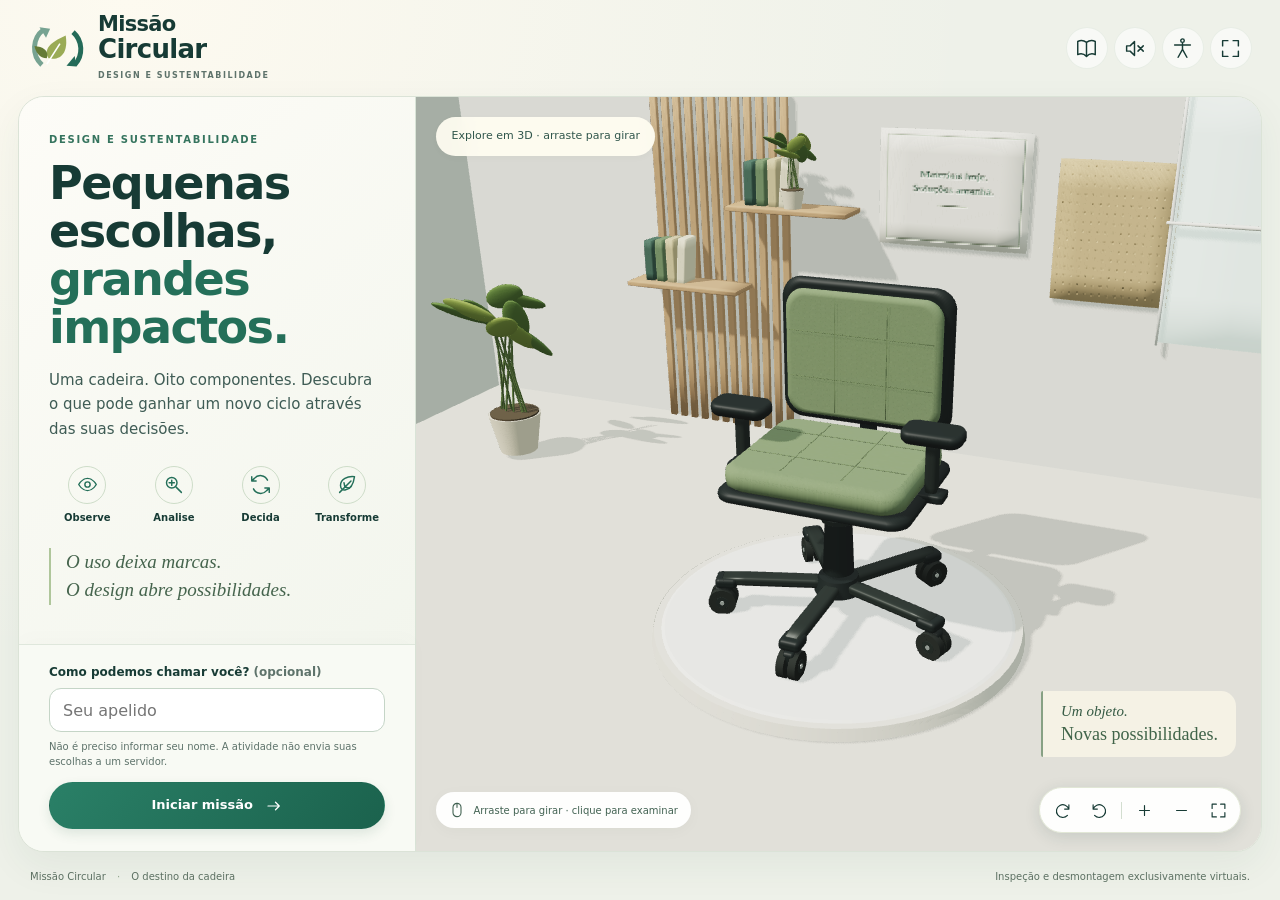
==== missao-circular/index.html @ a605dd05 "Publica Missão Circular em página própria: experiência 3D, inspeção, triagem colorida e interface re" ====
<!doctype html>
<html lang="pt-BR">
<head>
<meta charset="utf-8"><meta name="viewport" content="width=device-width,initial-scale=1,viewport-fit=cover">
<meta name="theme-color" content="#1e6655"><meta name="description" content="Missão Circular: explore uma cadeira em 3D, investigue seu desgaste e decida o destino de oito componentes.">
<title>Missão Circular — O destino da cadeira</title>
<link rel="stylesheet" href="styles.css">
</head>
<body data-phase="welcome">
<a class="skip" href="#main">Pular para a experiência</a>
<header class="topbar">
 <a id="brand" class="brand" href="#inicio" aria-label="Missão Circular, início"></a>
 <nav id="steps" class="steps" aria-label="Etapas da missão"></nav>
 <div class="top-tools"><button id="storyButton" class="icon-button" title="A história da cadeira" aria-label="A história da cadeira"></button><button id="soundButton" class="icon-button" title="Som desligado" aria-label="Ativar som" aria-pressed="false"></button><button id="accessButton" class="icon-button" title="Acessibilidade" aria-label="Abrir acessibilidade"></button><button id="fullButton" class="icon-button" title="Tela cheia" aria-label="Abrir tela cheia"></button></div>
</header>
<main id="main" tabindex="-1">
 <div id="workspace" class="workspace">
  <aside id="sidePanel" class="side-panel" aria-labelledby="screenTitle">
   <div class="panel-scroll">
    <div id="eyebrow" class="eyebrow">Design e Sustentabilidade</div>
    <h1 id="screenTitle" tabindex="-1">Pequenas escolhas,<br><em>grandes impactos.</em></h1>
    <p id="screenIntro" class="intro"></p>
    <div id="sideContent"></div>
   </div>
   <div id="panelActions" class="panel-actions"></div>
  </aside>
  <section id="viewport" class="viewport" aria-label="Ambiente tridimensional da cadeira">
   <canvas id="scene" tabindex="0" aria-label="Cena 3D interativa. Use as setas para girar, mais e menos para aproximar. Os componentes também estão disponíveis na lista de inspeção."></canvas>
   <div id="loading" class="loading"><span class="loading-leaf"></span><strong>Preparando a bancada…</strong><span>Modelos e texturas são renderizados neste dispositivo.</span></div>
   <div id="viewportTop" class="viewport-top"><span id="viewCaption" class="view-caption"></span><button id="labelButton" class="soft-button" type="button" aria-pressed="false"></button></div>
   <button id="closeInspection" class="back-inspector hidden" type="button"></button>
   <div id="labels" class="labels" aria-label="Componentes na cena"></div>
   <div id="binLabels" class="bin-labels"></div>
   <button id="quickInspect" class="quick-inspect hidden" type="button" data-action="openSelected"></button>
   <div id="sceneNotice" class="scene-notice hidden"></div>
   <div class="viewport-bottom">
    <span id="gestureHint" class="gesture-hint"></span>
    <div id="cameraControls" class="camera-controls" aria-label="Controles da câmera">
     <button data-camera="left" title="Girar para a esquerda" aria-label="Girar para a esquerda"></button><button data-camera="right" title="Girar para a direita" aria-label="Girar para a direita"></button><span class="control-divider"></span><button data-camera="in" title="Aproximar" aria-label="Aproximar"></button><button data-camera="out" title="Afastar" aria-label="Afastar"></button><button data-camera="reset" title="Visão geral" aria-label="Redefinir enquadramento"></button>
    </div>
   </div>
   <div class="scene-signature">Um objeto. <em>Novas possibilidades.</em></div>
  </section>
 </div>
 <section id="resultsView" class="results-view hidden" aria-labelledby="resultsTitle"></section>
</main>
<footer class="page-footer"><span>Missão Circular <span class="footer-dot">·</span> O destino da cadeira</span><span id="footerNote">Inspeção e desmontagem exclusivamente virtuais.</span></footer>
<div id="live" class="sr-only" role="status" aria-live="polite" aria-atomic="true"></div>
<div id="toast" class="toast hidden" role="status"></div>
<dialog id="accessDialog" class="modal" aria-labelledby="accessTitle"><div class="modal-top"><span class="eyebrow">Seu jeito de explorar</span><button class="icon-button" data-close="accessDialog" aria-label="Fechar acessibilidade"></button></div><h2 id="accessTitle">Acessibilidade</h2><p>Os mesmos componentes podem ser examinados e classificados sem arrastar.</p><label class="switch-row"><span><b>Leitura em voz alta</b><small>Descrições e mensagens em português, quando disponíveis no navegador.</small></span><input id="speechSetting" type="checkbox" role="switch"></label><label class="switch-row"><span><b>Contraste ampliado</b><small>Texto e controles com contornos reforçados.</small></span><input id="contrastSetting" type="checkbox" role="switch"></label><label class="switch-row"><span><b>Reduzir movimentos</b><small>Transições diretas, sem animação de desmontagem.</small></span><input id="motionSetting" type="checkbox" role="switch"></label><label class="switch-row"><span><b>Mostrar nomes na cena</b><small>Além da lista de componentes do painel.</small></span><input id="labelsSetting" type="checkbox" role="switch"></label><div class="modal-note">Teclado: Tab percorre os controles. Enter ou Espaço ativa botões. Com a cena em foco, setas giram, + e − ajustam o zoom e Home retorna à visão geral. Escape fecha a inspeção.</div><button class="button primary full" data-close="accessDialog">Voltar à experiência</button></dialog>
<dialog id="confirmDialog" class="modal" aria-labelledby="confirmTitle"><span class="eyebrow">Recomeçar</span><h2 id="confirmTitle">Iniciar uma nova missão?</h2><p>A triagem atual será apagada desta sessão. O resultado pode ser guardado antes de recomeçar.</p><div class="button-row"><button class="button secondary" data-close="confirmDialog">Continuar aqui</button><button class="button primary" id="confirmRestart">Recomeçar</button></div></dialog>
<dialog id="awardDialog" class="modal award-modal" aria-labelledby="awardTitle"><div class="modal-top"><span class="eyebrow">Reconhecimento de participação</span><button class="icon-button" data-close="awardDialog" aria-label="Fechar reconhecimento"></button></div><div class="award-symbol" id="awardSymbol"></div><h2 id="awardTitle">Missão concluída.</h2><p id="awardPlayer" class="award-player"></p><div id="awardScore" class="award-score"></div><p id="awardLevel"></p><p class="small muted">Competências exercitadas: observação, análise de componentes e tomada de decisão.</p><div class="button-row"><button id="awardDownload" class="button secondary">Guardar resultado</button><button id="replayButton" class="button primary">Jogar novamente</button></div></dialog>
<noscript><div class="no-script">Esta atividade precisa de JavaScript para funcionar. Ative-o no navegador e reabra o arquivo.</div></noscript>
<script src="content.js"></script><script src="engine.js"></script><script src="software.js"></script><script src="scene.js"></script><script src="game.js"></script>
</body></html>
---- missao-circular/styles.css ----
/* Missão Circular · interface responsiva, sem fontes ou recursos externos. */
:root{--ink:#173b35;--text:#3f5c55;--muted:#5e736b;--green:#246f59;--green-dark:#14513f;--sage:#e9f0e8;--paper:#fafaf4;--line:#d9e3d9;--shadow:0 14px 38px #274d3910;--radius:26px;font-family:ui-sans-serif,system-ui,-apple-system,BlinkMacSystemFont,"Segoe UI",sans-serif;color:var(--ink);background:#eef1e9;font-synthesis:none;text-rendering:optimizeLegibility}
*{box-sizing:border-box}html,body{margin:0;min-height:100%;width:100%}body{background:radial-gradient(ellipse at 10% 0%,#fdfaf0 0%,transparent 52%),#eef1e9}button,input,select{font:inherit}button,a,input{-webkit-tap-highlight-color:transparent}button{color:inherit;cursor:pointer}button:disabled{cursor:default;opacity:.45}button:focus-visible,a:focus-visible,input:focus-visible,summary:focus-visible,canvas:focus-visible{outline:3px solid #14695a;outline-offset:4px}h1:focus,h2:focus,main:focus{outline:none}button{touch-action:manipulation}a{color:inherit}h1,h2,h3,p{margin:0}h1{font-size:clamp(26px,2.35vw,38px);line-height:1.12;letter-spacing:-.035em;font-weight:730;text-wrap:balance}h2{font-size:25px;line-height:1.2;letter-spacing:-.025em}h3{font-size:16px;line-height:1.4}p{line-height:1.6}em{font-style:normal;color:var(--green)}.hidden{display:none!important}.sr-only{position:absolute;width:1px;height:1px;padding:0;margin:-1px;overflow:hidden;clip:rect(0,0,0,0);white-space:nowrap;border:0}.skip{position:fixed;left:20px;top:-100px;padding:14px 22px;background:white;z-index:99;border-radius:12px}.skip:focus{top:12px}.icon{display:inline-block;width:21px;height:21px;flex-shrink:0;vertical-align:middle;pointer-events:none}.small,small{font-size:12px;line-height:1.55}.muted{color:var(--muted)}
.topbar{height:96px;display:flex;align-items:center;gap:22px;justify-content:space-between;padding:12px 28px;max-width:1920px;margin:auto}.brand{display:flex;gap:11px;align-items:center;text-decoration:none;flex:none}.brand-mark{width:59px;height:59px}.brand-name{font-size:21px;font-weight:570;line-height:1.06;letter-spacing:-.7px;display:flex;flex-direction:column}.brand-name>span{font-weight:800;font-size:26px}.brand-name small{font-size:8px;letter-spacing:1.5px;text-transform:uppercase;margin-top:7px;color:var(--muted)}.top-tools{display:flex;gap:6px;flex:none}.icon-button{border:1px solid #d7e2d680;background:#fff9;border-radius:50%;width:42px;height:42px;display:inline-flex;align-items:center;justify-content:center}.icon-button:hover{background:white;border-color:#adc3b5}.icon-button[aria-pressed=true]{background:var(--green);color:#fff}.steps{display:flex;align-items:center;justify-content:center;gap:8px;min-width:0}.step{border:0;border-radius:30px;background:transparent;display:flex;align-items:center;gap:8px;min-height:42px;padding:5px 9px;white-space:nowrap}.step-n{border:1px solid #b9cfc0;border-radius:50%;background:#f6faf4;width:28px;height:28px;display:grid;place-items:center;font-size:12px;font-weight:700}.step-n .icon{width:15px;height:15px}.step-name{display:none;font-size:12px;font-weight:650}.step.active{background:#dde9df}.step.active .step-name{display:block}.step.active .step-n,.step.done .step-n{background:var(--green);color:white;border-color:var(--green)}.step:disabled{opacity:.65}.step:disabled .step-n{background:transparent;color:#61776d}.step.active:disabled{opacity:1}
main{max-width:1920px;padding:0 18px;margin:auto}.workspace{display:grid;grid-template-columns:350px minmax(0,1fr);gap:0;height:calc(100dvh - 144px);min-height:570px;max-height:1120px;border-radius:var(--radius);border:1px solid #dbe3d7;box-shadow:var(--shadow);overflow:hidden;background:var(--paper)}.side-panel{display:flex;flex-direction:column;min-height:0;min-width:0;position:relative;background:linear-gradient(140deg,#fdfcf7,#f0f4eb);z-index:3;border-right:1px solid #d9e4d7}.panel-scroll{overflow:auto;overscroll-behavior:contain;scrollbar-width:thin;scrollbar-color:#b1c4b5 transparent;padding:28px 25px 16px;flex:1;min-height:0;scroll-padding-bottom:20px}.eyebrow{font-size:10px;line-height:1.6;text-transform:uppercase;letter-spacing:1.7px;font-weight:750;color:#35745e;margin-bottom:12px}.intro{font-size:14px;color:var(--text);margin-top:16px;line-height:1.65}.panel-actions{flex:none;padding:15px 24px 20px;display:flex;flex-direction:column;gap:9px;border-top:1px solid #dfe7dc;background:#f8faf4;box-shadow:0 -6px 20px #3a5c3604}.button{min-height:47px;display:inline-flex;align-items:center;justify-content:center;gap:12px;border-radius:30px;border:1px solid transparent;padding:12px 20px;font-weight:670;line-height:1.4;font-size:13px;text-decoration:none;transition:background .15s,box-shadow .15s}.button.primary{color:#fff;background:linear-gradient(130deg,#2a8067,#1b624d);box-shadow:0 5px 12px #245e4420}.button.primary:not(:disabled):hover{background:#174e3e;box-shadow:0 8px 18px #245e4430}.button.secondary{background:#fff9;border-color:#c4d4c6;color:var(--ink)}.button.secondary:not(:disabled):hover{background:#e9f1e6}.full{width:100%}.button .icon{width:18px;height:18px}.text-button{border:0;background:transparent;color:var(--green);display:inline-flex;align-items:center;justify-content:center;gap:8px;font-size:12px;font-weight:680;min-height:36px;padding:7px 2px;line-height:1.45}.text-button:hover{text-decoration:underline}.text-button .icon{width:17px;height:17px}.field{display:flex;flex-direction:column;gap:7px;margin-top:14px}.field label{font-size:12px;line-height:1.5;font-weight:650}.field input:not([type=range]){min-height:44px;width:100%;border:1px solid #c5d5c7;border-radius:12px;padding:10px 13px;background:#fff;color:var(--ink)}.field small{font-size:10px;color:var(--muted);line-height:1.5}.welcome-entry{display:flex;flex-direction:column;gap:13px}.welcome-entry .field{margin:0}.hero-features{display:grid;grid-template-columns:repeat(4,1fr);gap:10px;margin-top:24px}.hero-feature{font-size:10px;font-weight:650;display:flex;flex-direction:column;align-items:center;gap:8px}.hero-feature>span{width:38px;height:38px;border-radius:50%;display:grid;place-items:center;border:1px solid #ceddc9;color:var(--green)}.hero-note{font-family:Georgia,serif;font-size:19px;font-style:italic;color:#45644d;border-left:2px solid #afc69b;padding-left:15px;margin-top:25px;line-height:1.5}.restore-button{align-self:center}.story-list{display:flex;flex-direction:column;margin-top:22px;gap:18px}.story-row{display:flex;gap:12px}.story-row>span{width:27px;height:27px;display:grid;place-items:center;border-radius:50%;background:#e1ecdd;color:var(--green);font-size:12px;font-weight:750;flex:none}.story-row b{font-size:13px}.story-row p{font-size:12px;color:var(--text);margin-top:3px;line-height:1.55}
.tip-box{margin-top:20px;display:flex;align-items:flex-start;gap:10px;background:#e7efe5b0;border:1px solid #d8e4d4;border-radius:15px;padding:14px 13px;font-size:12px;line-height:1.65;color:#365948}.tip-box>.icon{color:var(--green);margin-top:2px;width:20px;height:20px}.phase-note{font-size:11px;color:var(--muted);line-height:1.65;margin-top:18px}.progress-box{padding:13px 14px;margin-top:19px;background:#fff9;border:1px solid #dce7d9;border-radius:14px}.progress-line{display:flex;justify-content:space-between;gap:8px;font-size:11px;line-height:1.5}.progress-line strong{white-space:nowrap}.progress-track{height:5px;border-radius:8px;background:#e3ebe1;overflow:hidden;margin-top:10px}.progress-fill{height:100%;background:var(--green);border-radius:8px;transition:width .25s}.progress-caption{font-size:10px;line-height:1.6;color:var(--muted);margin-top:9px}.part-summary{background:#fff9;padding:15px 14px;border:1px solid #d5e3d2;border-radius:17px;margin-top:16px}.part-meta{display:flex;align-items:center;gap:8px}.part-meta h2{font-size:17px;line-height:1.3;letter-spacing:-.015em}.part-number{font-size:10px;display:inline-grid;place-items:center;flex:none;width:25px;height:25px;background:#e5efdf;border-radius:50%;font-weight:750;color:#426243}.part-summary>p{font-size:12px;line-height:1.7;color:var(--text);margin-top:11px}.part-summary>.text-button{justify-content:flex-start}.part-details{margin-top:15px;border-top:1px solid #d7e2d3;padding-top:9px}.part-details summary{cursor:pointer;display:flex;justify-content:space-between;gap:8px;list-style:none;font-size:12px;font-weight:700;align-items:center;min-height:40px}.part-details summary::-webkit-details-marker{display:none}.part-details summary .icon{width:17px;height:17px}.part-grid{display:grid;grid-template-columns:1fr;gap:6px;padding-top:6px}.part-button{display:flex;align-items:center;gap:9px;min-height:40px;border:1px solid #dce6d6;border-radius:11px;background:#fff9;font-size:12px;text-align:left;padding:7px 9px;position:relative}.part-button:hover{background:#edf3e8}.part-button.selected{border-color:var(--green);box-shadow:inset 3px 0 var(--green)}.done-dot{width:6px;height:6px;background:#367252;border-radius:50%;margin-left:auto;flex:none}.category-picks{display:grid;grid-template-columns:1fr 1fr;gap:7px;margin-top:12px}.category-pick{border:1px solid var(--cat);background:var(--catLight);display:flex;align-items:center;justify-content:flex-start;gap:6px;padding:9px 7px;min-height:41px;line-height:1.4;font-weight:700;font-size:10px;border-radius:10px}.category-pick .icon{width:16px;height:16px;color:#244238}.category-pick[aria-pressed=true]{box-shadow:inset 0 0 0 2px var(--cat);background:white}.category-pick:hover{filter:brightness(.97)}.hint-button{border:1px solid #e0d299;border-radius:24px;background:#f5edce;display:flex;gap:8px;justify-content:center;align-items:center;min-height:39px;font-size:12px;font-weight:650;color:#615629}.hint-button .icon{width:16px;height:16px}.hint-history{font-size:11px;margin-top:13px;line-height:1.6}.hint-history summary{cursor:pointer;font-weight:650;min-height:32px}.hint-history p{margin-top:8px}.inspection-status{display:inline-flex;border-radius:20px;padding:7px 12px;background:#e6eedf;font-size:11px;font-weight:700;margin-top:21px}.inspection-detail{font-size:15px;color:var(--text);margin-top:18px}.inspection-test{margin-top:22px;width:100%}
.viewport{position:relative;min-width:0;min-height:0;isolation:isolate;overflow:hidden;background:#e9ede3}.viewport canvas{display:block;width:100%;height:100%;touch-action:none;cursor:grab}.viewport canvas:active,.is-dragging canvas{cursor:grabbing}.viewport-top{position:absolute;z-index:4;top:20px;left:20px;right:20px;display:flex;align-items:flex-start;justify-content:space-between;gap:12px;pointer-events:none}.view-caption{font-size:11px;color:#30564b;line-height:1.5;background:#fffdf2ed;box-shadow:0 2px 6px #31503a08;border-radius:30px;padding:11px 15px;max-width:75%;backdrop-filter:blur(8px)}.soft-button{display:inline-flex;align-items:center;gap:6px;justify-content:center;min-height:38px;border:1px solid #fff9;border-radius:24px;background:#fffffff0;font-size:11px;padding:8px 12px;pointer-events:auto;white-space:nowrap}.soft-button .icon{width:16px;height:16px}.viewport-bottom{position:absolute;z-index:4;bottom:18px;left:20px;right:20px;display:flex;justify-content:space-between;gap:15px;align-items:center;pointer-events:none}.gesture-hint{display:flex;gap:8px;align-items:center;background:#fffffff0;border-radius:25px;padding:10px 13px;font-size:10px;line-height:1.5;box-shadow:0 3px 15px #18362708;color:#426252;max-width:62%}.gesture-hint .icon{width:16px;height:16px}.camera-controls{display:flex;gap:3px;align-items:center;border:1px solid #e1e7d6;border-radius:30px;padding:5px;background:#fffffff0;backdrop-filter:blur(10px);box-shadow:0 4px 16px #173b3520;pointer-events:auto}.camera-controls button{border:0;border-radius:50%;width:34px;height:34px;background:transparent;display:grid;place-items:center}.camera-controls button:hover{background:#e7eee1}.camera-controls button .icon{width:17px;height:17px}.control-divider{height:17px;width:1px;background:#d3ded0;margin:0 2px}.labels,.bin-labels{position:absolute;inset:0;z-index:2;pointer-events:none}.object-label{position:absolute;transform:translate(-50%,-100%);display:flex;align-items:center;gap:7px;min-height:30px;max-width:220px;border:1px solid #9eb49bb0;border-radius:20px;background:#fffffff0;box-shadow:0 2px 10px #25463010;pointer-events:auto;padding:3px 9px 3px 3px;white-space:nowrap;font-size:10px;font-weight:600;touch-action:none}.object-label:has(.object-n:only-child){padding:3px}.object-n{display:grid;place-items:center;width:24px;height:24px;border-radius:50%;background:#dce8d3;font-size:10px;font-weight:750;flex:none}.object-label:hover,.object-label.selected{border-color:var(--green);box-shadow:0 0 0 2px #246f5930;z-index:3}.object-label.selected .object-n{background:var(--green);color:white}.bin-label{position:absolute;transform:translate(-50%,-100%);border:1px solid var(--cat);border-top:3px solid var(--cat);background:var(--catLight);display:flex;gap:5px;align-items:center;justify-content:center;min-height:39px;padding:7px 8px;border-radius:10px;pointer-events:auto;white-space:nowrap;font-weight:730;font-size:10px;box-shadow:0 4px 9px #1e382e15}.bin-label .icon{width:17px;height:17px}.bin-count:empty{display:none}.bin-count{width:18px;height:18px;border-radius:50%;display:grid;place-items:center;background:#fff;font-size:10px;margin-left:2px}.bin-label.over{transform:translate(-50%,-100%) scale(1.07);box-shadow:0 0 0 4px var(--cat),0 8px 18px #173b3530;z-index:5}.compact-bins{inset:70px 15px auto;display:grid;grid-template-columns:repeat(5,minmax(0,1fr));gap:6px;height:auto;z-index:4}.compact-bins .bin-label{position:relative;transform:none;min-height:55px;width:100%;padding:7px 2px;white-space:normal;font-size:9px;flex-direction:column;gap:3px;line-height:1.25}.compact-bins .bin-label .icon{width:18px;height:18px}.compact-bins .bin-count{position:absolute;top:2px;right:2px;width:15px;height:15px;font-size:9px}.compact-bins .bin-label.over{transform:scale(1.035)}.quick-inspect{position:absolute;z-index:4;bottom:78px;left:50%;transform:translateX(-50%);display:flex;gap:8px;align-items:center;max-width:calc(100% - 35px);border:1px solid #d5e1d0;border-radius:30px;background:#fffef5f2;padding:12px 18px;min-height:42px;font-size:12px;font-weight:680;box-shadow:0 8px 18px #244e3519}.quick-inspect .icon{width:18px;height:18px}.back-inspector{position:absolute;z-index:5;top:20px;left:20px;background:#fffef7;border:1px solid #d9e2d3;border-radius:24px;display:flex;align-items:center;gap:8px;min-height:40px;padding:10px 15px;font-weight:650;font-size:12px}.back-inspector .icon{width:17px;height:17px}.scene-notice{position:absolute;z-index:8;left:50%;top:40%;transform:translateX(-50%);width:min(450px,calc(100% - 32px));border:1px solid #d4dfcb;background:#fffef4f5;border-radius:18px;padding:18px 20px;font-size:13px;line-height:1.6;box-shadow:0 15px 60px #15382b30;pointer-events:none}.scene-signature{position:absolute;bottom:94px;right:25px;font-family:Georgia,serif;font-style:italic;font-size:15px;color:#365b45;display:flex;flex-direction:column;gap:4px;pointer-events:none;padding:12px 18px;border-left:2px solid #87a184;background:#faf7e8c9;border-radius:2px 15px 15px 2px;z-index:1}.scene-signature em{font-size:18px;color:#406449}.loading{position:absolute;inset:0;background:#eff3e8;display:flex;justify-content:center;align-items:center;flex-direction:column;gap:15px;padding:30px;text-align:center;font-size:13px;z-index:10}.loading>span:last-child{color:var(--muted);font-size:12px;max-width:290px}.loading-leaf{width:37px;height:52px;border-radius:90% 10% 80% 20%;background:#779866;transform:rotate(28deg);animation:breathe 1.4s ease-in-out infinite alternate}.empty-webgl{max-width:430px}.empty-webgl p{margin-top:15px;color:var(--text)}.no-script{position:fixed;inset:0;z-index:100;background:#f8faf2;display:grid;place-items:center;padding:40px;text-align:center}.page-footer{height:48px;display:flex;justify-content:space-between;align-items:center;gap:12px;font-size:10px;color:#5c7062;max-width:1920px;margin:auto;padding:8px 30px}.footer-dot{margin:0 8px;color:#91a58d}.toast{position:fixed;bottom:22px;left:50%;transform:translateX(-50%);background:#1d4e3f;color:white;border-radius:15px;padding:15px 24px;font-size:13px;line-height:1.5;z-index:80;max-width:min(560px,calc(100vw - 28px));box-shadow:0 9px 30px #173b3530;pointer-events:none}
body[data-phase=welcome] .workspace{grid-template-columns:minmax(350px,32%) minmax(0,1fr)}body[data-phase=welcome] h1{font-size:clamp(34px,3.6vw,59px);line-height:1.04}body[data-phase=welcome] .panel-scroll{padding:35px 30px 16px}body[data-phase=welcome] .panel-actions{padding:18px 30px 22px}body[data-phase=welcome] .intro{font-size:15px;max-width:360px}body[data-phase=welcome] .steps,body[data-phase=story] .steps{visibility:hidden}
.results-view{background:linear-gradient(120deg,#fcfbf4,#f0f4e9);border:1px solid #d8e2d2;border-radius:var(--radius);padding:40px clamp(22px,6vw,95px);max-width:1280px;margin:0 auto}.results-head{display:flex;justify-content:space-between;align-items:center;gap:30px}.results-head h1{font-size:clamp(33px,4vw,52px);margin-bottom:16px}.results-head p{max-width:620px;color:var(--text);font-size:14px}.score-orbit{border:2px solid #a7bf90;border-radius:50%;width:146px;height:146px;flex:none;display:flex;align-items:center;justify-content:center;flex-direction:column;gap:7px;background:#eaf1df;box-shadow:inset 0 0 0 7px #f8faf0}.score-orbit strong{font-size:47px;font-weight:700}.score-orbit>span{font-size:10px}.result-categories{display:grid;grid-template-columns:repeat(5,minmax(0,1fr));gap:12px;margin-top:33px}.result-category{display:flex;flex-direction:column;gap:8px;padding:18px;align-items:center;background:var(--catLight);border:1px solid var(--cat);border-top:5px solid var(--cat);border-radius:16px}.result-category>.icon{width:22px;height:22px}.result-category strong{font-size:32px;line-height:1.2}.result-category>span{font-size:12px;font-weight:700}.result-note{display:flex;gap:16px;margin:25px 0;align-items:flex-start;border:1px solid #d5e4c9;background:#e9f0e1;padding:18px 20px;border-radius:15px;font-size:13px;line-height:1.65;color:#355a43}.result-note .icon{width:27px;height:27px;margin-top:2px}.result-decisions{display:flex;flex-direction:column;gap:10px}.result-row{display:grid;grid-template-columns:1fr auto;gap:10px 20px;border:1px solid #dbe5d5;border-radius:15px;padding:17px 19px;background:#fffffff0}.result-row small{font-size:11px;color:var(--muted);display:block;margin-top:4px}.result-row p{grid-column:1/-1;font-size:12px;color:var(--text);line-height:1.7}.result-state{display:flex;gap:6px;align-items:center;font-size:11px;font-weight:700;color:#316e48}.result-state .icon{width:17px;height:17px}.result-state.review{color:#795d23}.result-footer{display:flex;justify-content:space-between;align-items:center;gap:15px;margin-top:28px;flex-wrap:wrap}.result-footer>div{display:flex;gap:10px;flex-wrap:wrap}.scope-note{font-size:10px;line-height:1.7;color:var(--muted);margin-top:24px}.modal{color:var(--ink);padding:28px;border:1px solid #dbe6d1;border-radius:24px;background:#fbfcf4;max-width:min(540px,calc(100vw - 30px));max-height:calc(100dvh - 40px);overflow:auto;box-shadow:0 25px 90px #14291f38}.modal::backdrop{background:#17332bdd;backdrop-filter:blur(5px)}.modal p{font-size:13px;color:var(--text);margin-top:15px;line-height:1.7}.modal-top{display:flex;align-items:center;justify-content:space-between;gap:12px;margin-bottom:12px}.modal-top .eyebrow{margin:0}.modal-top .icon-button{width:34px;height:34px}.switch-row{display:flex;justify-content:space-between;align-items:center;gap:20px;padding:17px 0;border-bottom:1px solid var(--line)}.switch-row b{font-size:13px}.switch-row small{display:block;margin-top:5px;color:var(--muted);font-size:11px}.switch-row input{width:21px;height:21px;accent-color:var(--green);flex:none}.modal-note{font-size:11px;color:var(--text);background:#eaf1e3;line-height:1.7;padding:16px;border-radius:14px;margin:20px 0}.button-row{display:flex;gap:12px;margin-top:22px;flex-wrap:wrap}.award-modal{text-align:center;min-width:min(440px,calc(100vw - 32px))}.award-symbol .icon{width:55px;height:55px;stroke:#64843f;fill:#e5edcf;margin:12px}.award-player{font-weight:700;font-size:19px!important}.award-score{margin-top:20px;padding:15px;border-radius:15px;background:#e8f0df;font-weight:750}.award-modal .button-row{justify-content:center}
.high-contrast{--ink:#07251a;--text:#173a2a;--muted:#345039;--green:#0e5637;--line:#70836b}.high-contrast button,.high-contrast input{border:1px solid #526b4c}.high-contrast .side-panel{background:white}.high-contrast .intro,.high-contrast .phase-note{color:#173a2a}.reduce-motion *{animation:none!important;transition:none!important;scroll-behavior:auto!important}@keyframes breathe{to{opacity:.5;transform:rotate(28deg) scale(.90)}}
@media(min-width:1600px){.workspace{grid-template-columns:385px minmax(0,1fr)}.panel-scroll{padding:35px 30px 20px}.panel-actions{padding:18px 30px 23px}.intro{font-size:15px}.part-summary>p,.tip-box{font-size:13px}.step-name{display:block}.topbar{padding:15px 32px}.scene-signature{right:45px;bottom:110px}}
@media(max-width:1199px){.workspace{grid-template-columns:310px minmax(0,1fr)}.panel-scroll{padding:24px 21px 16px}.panel-actions{padding:13px 20px 17px}.topbar{padding:12px 21px;gap:12px}.step{padding:4px;gap:6px}.step-name{font-size:11px}.top-tools{gap:4px}.icon-button{width:37px;height:37px}.brand-mark{width:50px;height:50px}.brand-name{font-size:19px}.brand-name>span{font-size:23px}.brand-name small{font-size:7px;letter-spacing:1px}.viewport-bottom{left:14px;right:14px;gap:9px}.gesture-hint{font-size:9px;padding:8px 10px}.viewport-top{left:14px;right:14px;top:16px}.camera-controls button{width:30px;height:33px}.scene-signature{font-size:13px;bottom:102px;right:18px}.scene-signature em{font-size:15px}body[data-phase=welcome] .panel-scroll{padding:29px 25px 13px}body[data-phase=welcome] .panel-actions{padding:17px 25px 20px}body[data-phase=welcome] .workspace{grid-template-columns:340px minmax(0,1fr)}}
@media(max-width:959px){.topbar{height:86px;padding:10px 18px}.workspace{height:calc(100dvh - 130px);min-height:600px;grid-template-columns:285px minmax(0,1fr)}main{padding:0 12px}.panel-scroll{padding:22px 18px 16px}.panel-actions{padding:13px 18px 16px}.steps{gap:4px}.step-name{display:none!important}.top-tools .icon-button{width:35px;height:35px}.top-tools{gap:3px}.brand{gap:6px}.brand-mark{width:43px}.brand-name small{font-size:6px}.brand-name{font-size:17px}.brand-name>span{font-size:21px}.step-n{width:24px;height:24px;font-size:10px}.intro{font-size:13px}.view-caption{font-size:9px;padding:9px 10px;max-width:67%}.soft-button{font-size:9px;padding:6px 8px;gap:4px}.soft-button .icon{width:14px}.viewport-top{gap:5px;left:10px;right:10px}.gesture-hint{display:none}.viewport-bottom{justify-content:flex-end}.camera-controls button{width:32px;height:35px}.scene-signature{right:auto;left:15px;bottom:78px;font-size:12px}.scene-signature em{font-size:13px}.quick-inspect{left:15px;transform:none;bottom:78px;font-size:11px;padding:10px 13px}.page-footer{height:44px;padding:8px 20px;font-size:9px}.part-meta h2{font-size:15px}body[data-phase=welcome] .workspace{grid-template-columns:320px minmax(0,1fr)}body[data-phase=welcome] h1{font-size:40px}.hero-note{font-size:17px}.compact-bins{left:8px;right:8px;gap:3px}.compact-bins .bin-label{font-size:8px}.results-view{padding:28px}.result-category{padding:13px 5px}.result-category>span{font-size:11px}}
@media(max-width:699px){.topbar{height:116px;padding:10px 15px 42px;position:relative;gap:10px}.brand-mark{width:43px;height:43px}.brand-name{font-size:18px}.brand-name>span{font-size:23px}.brand-name small{font-size:6px}.top-tools{gap:4px}.top-tools .icon-button{width:33px;height:33px}.top-tools .icon{width:17px;height:17px}.steps{position:absolute;left:15px;right:15px;bottom:8px;justify-content:center;gap:14px}.step{min-height:30px;padding:3px 8px}.step-n{width:23px;height:23px}.step.active .step-name{display:none!important}body[data-phase=welcome] .topbar,body[data-phase=story] .topbar{height:78px;padding-bottom:10px}.workspace,body[data-phase=welcome] .workspace{display:flex;flex-direction:column;height:auto;min-height:0;max-height:none;border-radius:20px}.viewport{height:440px;min-height:380px;order:0;flex:none;border-radius:0;overflow:hidden}.side-panel{order:1;border:0;border-top:1px solid #d3dfd0;min-height:0;overflow:visible}.panel-scroll{overflow:visible;padding:24px 22px 16px}.panel-actions{padding:15px 22px 23px}.panel-scroll h1{font-size:30px}.intro{font-size:14px;line-height:1.65;margin-top:13px}.eyebrow{font-size:10px}.page-footer{height:auto;min-height:55px;align-items:flex-start;flex-direction:column;gap:4px;padding:14px 20px;font-size:9px}.top-tools #fullButton{display:none}.part-grid{grid-template-columns:1fr 1fr;gap:7px}.part-button{font-size:11px;min-height:44px}.tip-box{font-size:13px}.part-summary>p{font-size:13px}.category-pick{font-size:12px;min-height:44px}.category-pick .icon{width:18px;height:18px}.category-picks{gap:9px}.field small{font-size:11px}.button{font-size:14px;min-height:48px}.hint-button{min-height:42px}.part-meta h2{font-size:18px}.phase-note{font-size:12px}.progress-line{font-size:12px}.progress-caption{font-size:11px}.part-details summary{font-size:13px}.compact-bins{top:63px;left:10px;right:10px;gap:4px}.compact-bins .bin-label{font-size:8px;min-height:56px}.view-caption{font-size:10px}.viewport-top{top:13px;left:12px;right:12px}.viewport-bottom{bottom:12px;left:12px;right:12px}.camera-controls button{width:34px;height:34px}.quick-inspect{bottom:70px;left:12px;font-size:11px}.scene-signature{bottom:77px}.object-label{max-width:170px;font-size:9px;white-space:normal}.object-n{width:25px;height:25px}.object-label .object-n{flex:none}.back-inspector{top:13px;left:13px}body[data-phase=welcome] .side-panel{order:0;background:linear-gradient(140deg,#fcfcf4,#edf3e6)}body[data-phase=welcome] .viewport{order:1;height:380px;min-height:350px}body[data-phase=welcome] .panel-scroll{padding:28px 25px 18px}body[data-phase=welcome] h1{font-size:44px;max-width:400px}body[data-phase=welcome] .intro{font-size:14px}body[data-phase=welcome] .panel-actions{padding:15px 25px 22px}body[data-phase=welcome] .hero-note{display:none}body[data-phase=welcome] .hero-features{margin-top:22px;max-width:360px}.hero-feature{font-size:11px}.hero-feature>span{width:38px;height:38px}.hero-feature .icon{width:22px;height:22px}body[data-phase=welcome] .scene-signature{bottom:86px}body[data-phase=story] .side-panel{order:0}body[data-phase=story] .viewport{height:360px;order:1}.results-head{align-items:flex-start;gap:15px}.results-view{padding:25px 17px;border-radius:20px}.results-head h1{font-size:33px}.results-head p{font-size:13px}.score-orbit{width:85px;height:85px;box-shadow:inset 0 0 0 4px #f8faf0;gap:2px}.score-orbit strong{font-size:26px}.score-orbit>span{font-size:6px}.results-head .eyebrow{font-size:8px;letter-spacing:1.2px}.result-categories{gap:5px;margin-top:23px}.result-category{border-radius:9px;padding:12px 2px;gap:6px;border-top-width:4px}.result-category>span{font-size:8px}.result-category strong{font-size:24px}.result-category .icon{width:18px;height:18px}.result-note{padding:14px 12px;gap:9px;font-size:12px}.result-note .icon{width:20px}.result-row{padding:15px 13px;grid-template-columns:1fr;gap:8px}.result-row h3{font-size:14px}.result-state{font-size:10px}.result-footer{flex-direction:column;align-items:stretch}.result-footer>div{display:grid;grid-template-columns:1fr;gap:8px}.result-footer .button{font-size:12px}.scope-note{font-size:10px}.modal{padding:23px}.switch-row{gap:12px}.button-row .button{font-size:12px;flex:1}.modal h2{font-size:23px}.toast{bottom:15px;padding:12px 17px;font-size:12px}}
@media(max-width:359px){.topbar{padding-left:10px;padding-right:10px}.brand-mark{width:37px}.brand-name{font-size:15px}.brand-name>span{font-size:20px}.top-tools .icon-button{width:30px}.steps{gap:8px}.panel-scroll,.panel-actions{padding-left:17px;padding-right:17px}.compact-bins{gap:2px;left:5px;right:5px}.compact-bins .bin-label{font-size:7px}.viewport{height:410px}.part-grid{grid-template-columns:1fr}body[data-phase=welcome] h1{font-size:38px}.view-caption{font-size:9px}.soft-button{font-size:8px}.quick-inspect{font-size:10px}.result-category>span{font-size:7px}}
@media(prefers-reduced-motion:reduce){*,*::before,*::after{animation-duration:.01ms!important;transition-duration:.01ms!important;scroll-behavior:auto!important}}
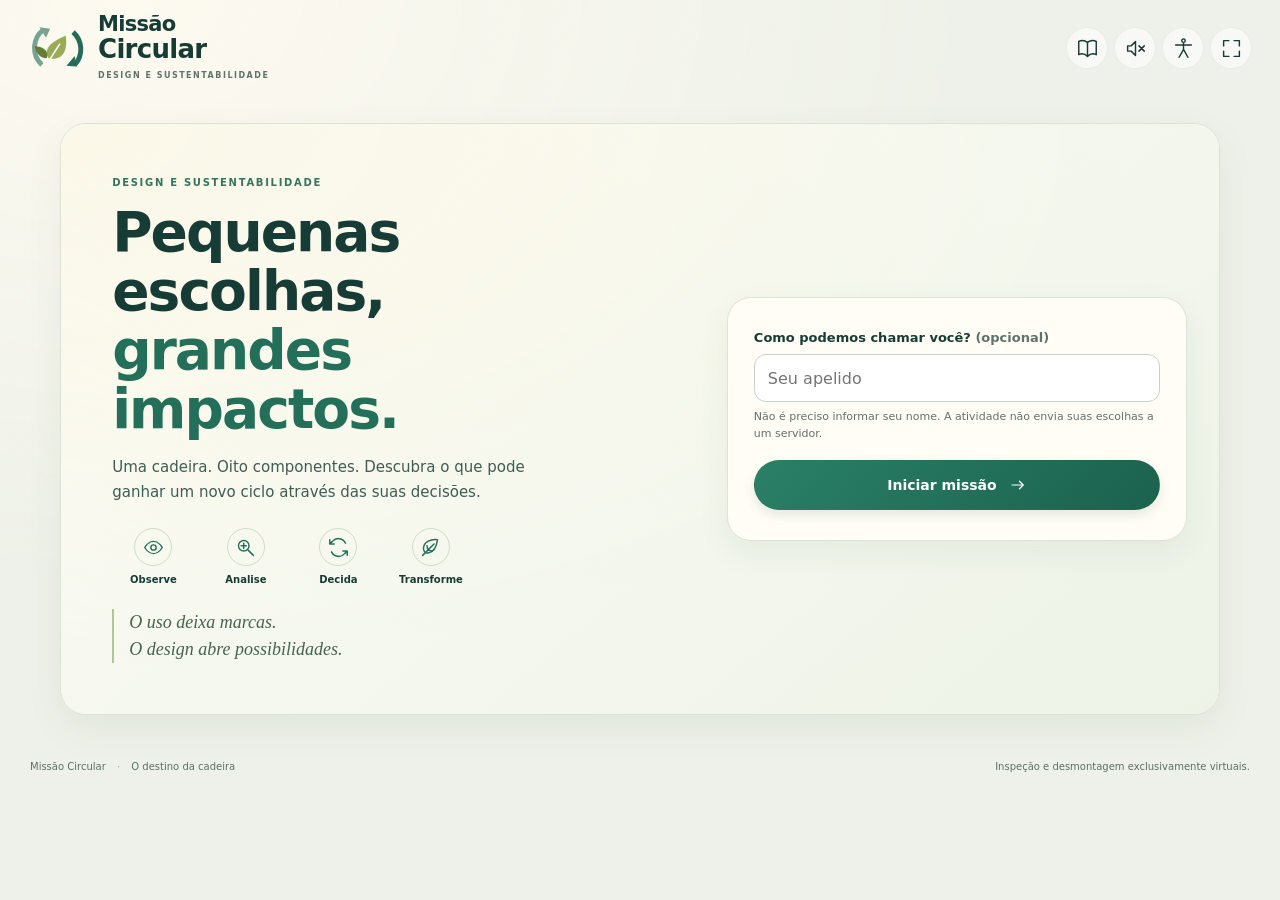
==== commit feb80e4c: "Corrige revelação antecipada: entrada e história sem cadeira; cena 3D apenas na etapa Conheça a cade" ====
--- a/missao-circular/index.html
+++ b/missao-circular/index.html
@@ -5,6 +5,54 @@
 <meta name="theme-color" content="#1e6655"><meta name="description" content="Missão Circular: explore uma cadeira em 3D, investigue seu desgaste e decida o destino de oito componentes.">
 <title>Missão Circular — O destino da cadeira</title>
 <link rel="stylesheet" href="styles.css">
+<style id="intro-sequence-v21-1">
+/* Entrada e contexto precedem a revelação do objeto.
+   A regra já vale na primeira pintura, antes de carregar o JavaScript.
+   Ocultar o viewport também retira câmera e controles da navegação por teclado.
+   Nas etapas seguintes, a cena e a triagem mantêm os estilos e as interações originais. */
+body:is([data-phase="welcome"],[data-phase="story"]) #viewport{display:none!important}
+body:is([data-phase="welcome"],[data-phase="story"]) #workspace{display:block;width:100%;max-width:1160px;height:auto;min-height:0;max-height:none;margin:clamp(12px,3vh,36px) auto;overflow:hidden}
+body:is([data-phase="welcome"],[data-phase="story"]) #sidePanel{width:100%;border:0;min-height:0}
+body:is([data-phase="welcome"],[data-phase="story"]) .panel-scroll{overflow:visible;min-height:0}
+body:is([data-phase="welcome"],[data-phase="story"]) .steps{display:none}
+body[data-phase="welcome"] #sidePanel{display:grid;grid-template-columns:minmax(0,1.15fr) minmax(290px,.85fr);align-items:center;background:radial-gradient(ellipse at 0% 0%,#fbf8e8,transparent 65%),linear-gradient(140deg,#fcfcf5,#edf3e7)}
+body[data-phase="welcome"] .panel-scroll{padding:clamp(28px,4vw,52px)}
+body[data-phase="welcome"] #screenTitle{font-size:clamp(36px,4.3vw,58px);line-height:1.07;max-width:540px}
+body[data-phase="welcome"] .intro{font-size:15px;max-width:440px}
+body[data-phase="welcome"] .hero-features{max-width:360px;margin-top:24px}
+body[data-phase="welcome"] .hero-note{font-size:18px;margin-top:24px}
+body[data-phase="welcome"] .panel-actions{border:1px solid #dce5d4;border-radius:24px;padding:30px 26px;margin:28px 32px 28px 0;background:#fffdf6;box-shadow:0 12px 32px #244c3610;min-width:0}
+body[data-phase="welcome"] .welcome-entry{gap:18px}
+body[data-phase="welcome"] .field label{font-size:13px}
+body[data-phase="welcome"] .field small{font-size:11px}
+body[data-phase="welcome"] .field input{min-height:48px}
+body[data-phase="welcome"] #startButton{min-height:50px;font-size:14px}
+body[data-phase="story"] .panel-scroll{padding:clamp(26px,4vw,48px)}
+body[data-phase="story"] #screenTitle{font-size:clamp(30px,3.4vw,44px);max-width:850px}
+body[data-phase="story"] .intro{max-width:760px}
+body[data-phase="story"] .story-list{display:grid;grid-template-columns:repeat(4,minmax(0,1fr));gap:22px;margin-top:30px}
+body[data-phase="story"] .story-row{flex-direction:column;gap:10px}
+body[data-phase="story"] .story-row p{font-size:13px}
+body[data-phase="story"] .panel-actions{padding:20px clamp(26px,4vw,48px);flex-direction:row;flex-wrap:wrap;align-items:center;justify-content:space-between}
+@media(max-width:849px){
+ body[data-phase="welcome"] #sidePanel{grid-template-columns:minmax(0,1fr)}
+ body[data-phase="welcome"] .panel-scroll{padding:28px 28px 20px}
+ body[data-phase="welcome"] #screenTitle{max-width:620px}
+ body[data-phase="welcome"] .intro{max-width:600px}
+ body[data-phase="welcome"] .panel-actions{margin:0 28px 28px;padding:24px}
+ body[data-phase="story"] .story-list{grid-template-columns:repeat(2,minmax(0,1fr))}
+}
+@media(max-width:479px){
+ body:is([data-phase="welcome"],[data-phase="story"]) #workspace{margin:8px auto 12px}
+ body[data-phase="welcome"] .panel-scroll{padding:26px 22px 20px}
+ body[data-phase="welcome"] #screenTitle{font-size:36px}
+ body[data-phase="welcome"] .panel-actions{margin:0 16px 20px;padding:20px 16px}
+ body[data-phase="story"] .panel-scroll{padding:26px 22px}
+ body[data-phase="story"] .story-list{grid-template-columns:1fr;gap:20px}
+ body[data-phase="story"] .story-row{flex-direction:row;gap:12px}
+ body[data-phase="story"] .panel-actions{padding:18px 22px;flex-direction:column;align-items:stretch}
+}
+</style>
 </head>
 <body data-phase="welcome">
 <a class="skip" href="#main">Pular para a experiência</a>
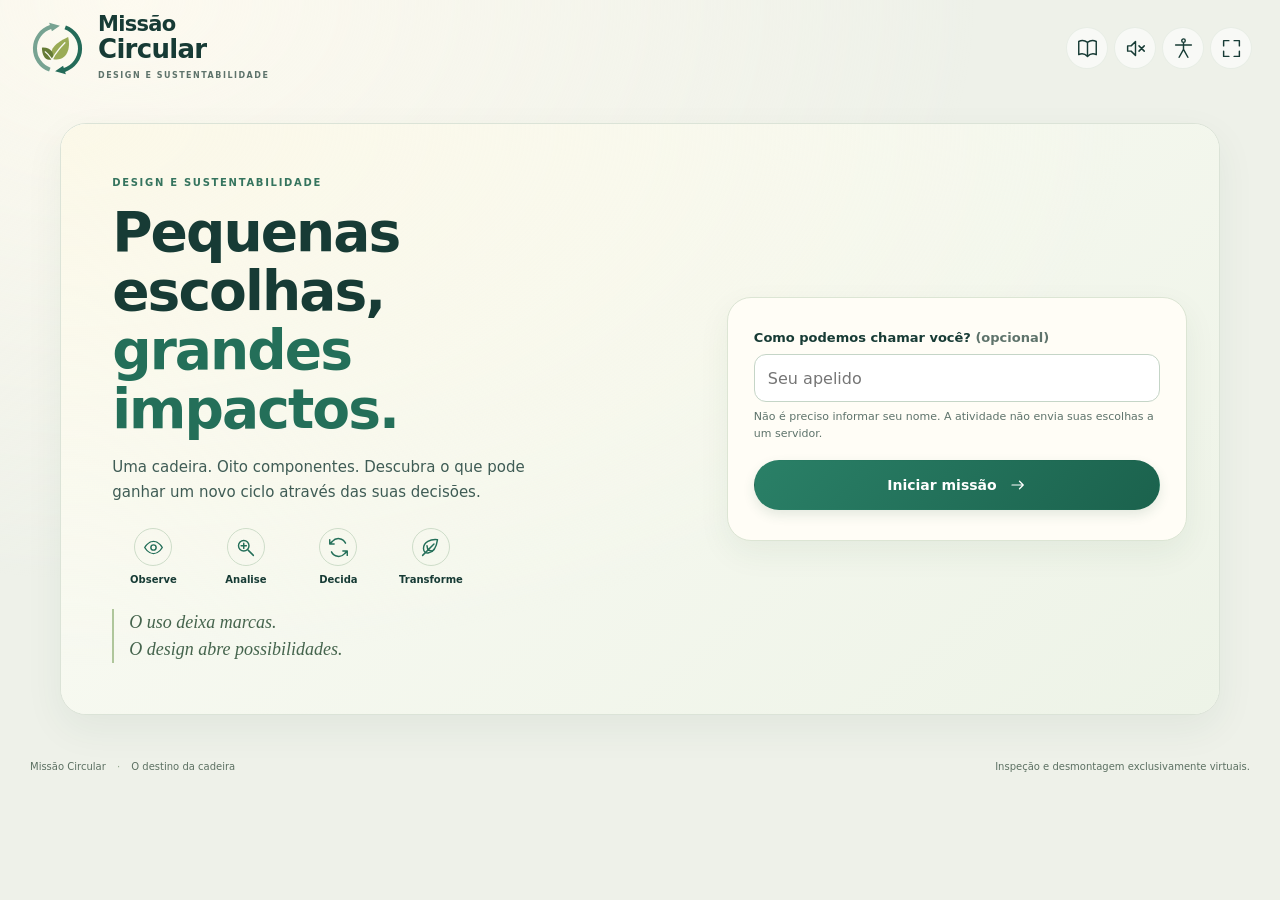
==== commit a261d516: "Corrige logotipo da Missão Circular: setas contínuas, folhas contidas e proporção sem distorção; pre" ====
--- a/missao-circular/index.html
+++ b/missao-circular/index.html
@@ -99,5 +99,5 @@
 <dialog id="confirmDialog" class="modal" aria-labelledby="confirmTitle"><span class="eyebrow">Recomeçar</span><h2 id="confirmTitle">Iniciar uma nova missão?</h2><p>A triagem atual será apagada desta sessão. O resultado pode ser guardado antes de recomeçar.</p><div class="button-row"><button class="button secondary" data-close="confirmDialog">Continuar aqui</button><button class="button primary" id="confirmRestart">Recomeçar</button></div></dialog>
 <dialog id="awardDialog" class="modal award-modal" aria-labelledby="awardTitle"><div class="modal-top"><span class="eyebrow">Reconhecimento de participação</span><button class="icon-button" data-close="awardDialog" aria-label="Fechar reconhecimento"></button></div><div class="award-symbol" id="awardSymbol"></div><h2 id="awardTitle">Missão concluída.</h2><p id="awardPlayer" class="award-player"></p><div id="awardScore" class="award-score"></div><p id="awardLevel"></p><p class="small muted">Competências exercitadas: observação, análise de componentes e tomada de decisão.</p><div class="button-row"><button id="awardDownload" class="button secondary">Guardar resultado</button><button id="replayButton" class="button primary">Jogar novamente</button></div></dialog>
 <noscript><div class="no-script">Esta atividade precisa de JavaScript para funcionar. Ative-o no navegador e reabra o arquivo.</div></noscript>
-<script src="content.js"></script><script src="engine.js"></script><script src="software.js"></script><script src="scene.js"></script><script src="game.js"></script>
+<script src="content.js?v=logo-21-2"></script><script src="engine.js"></script><script src="software.js"></script><script src="scene.js"></script><script src="game.js"></script>
 </body></html>
